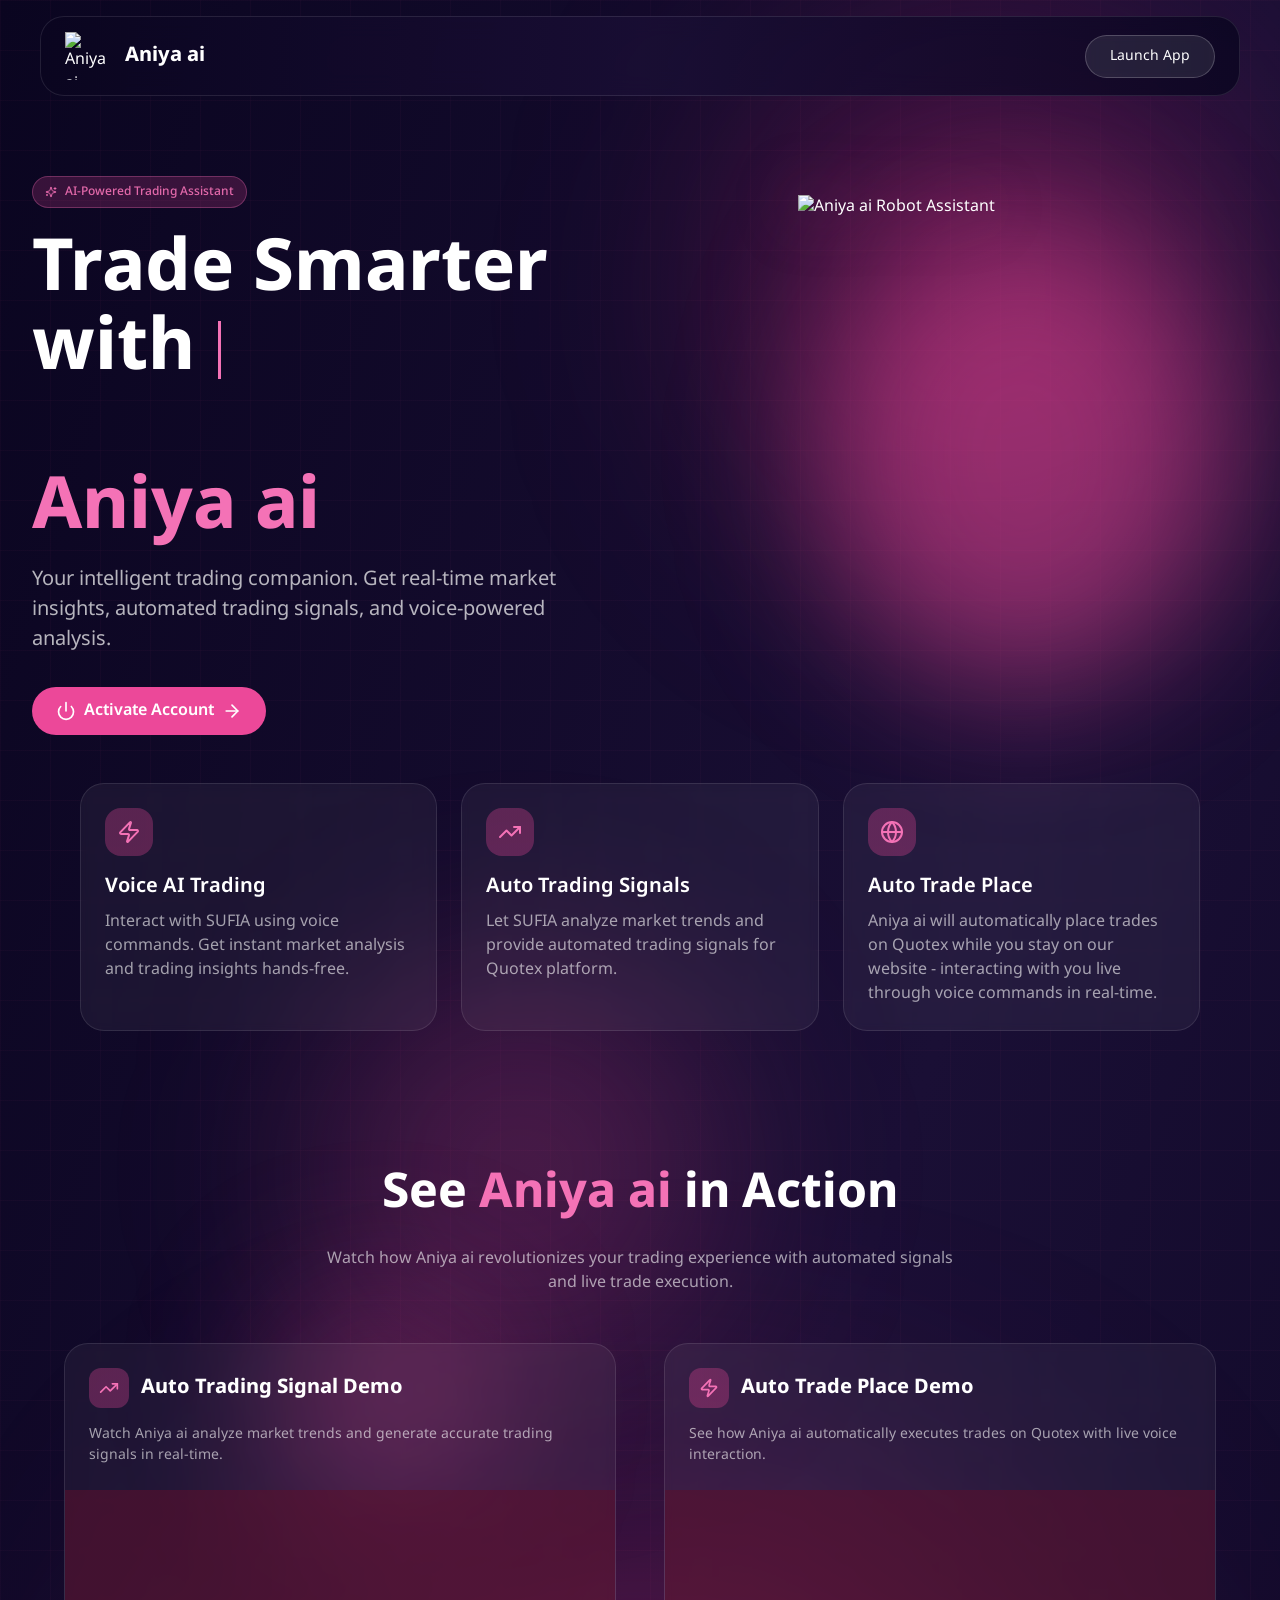
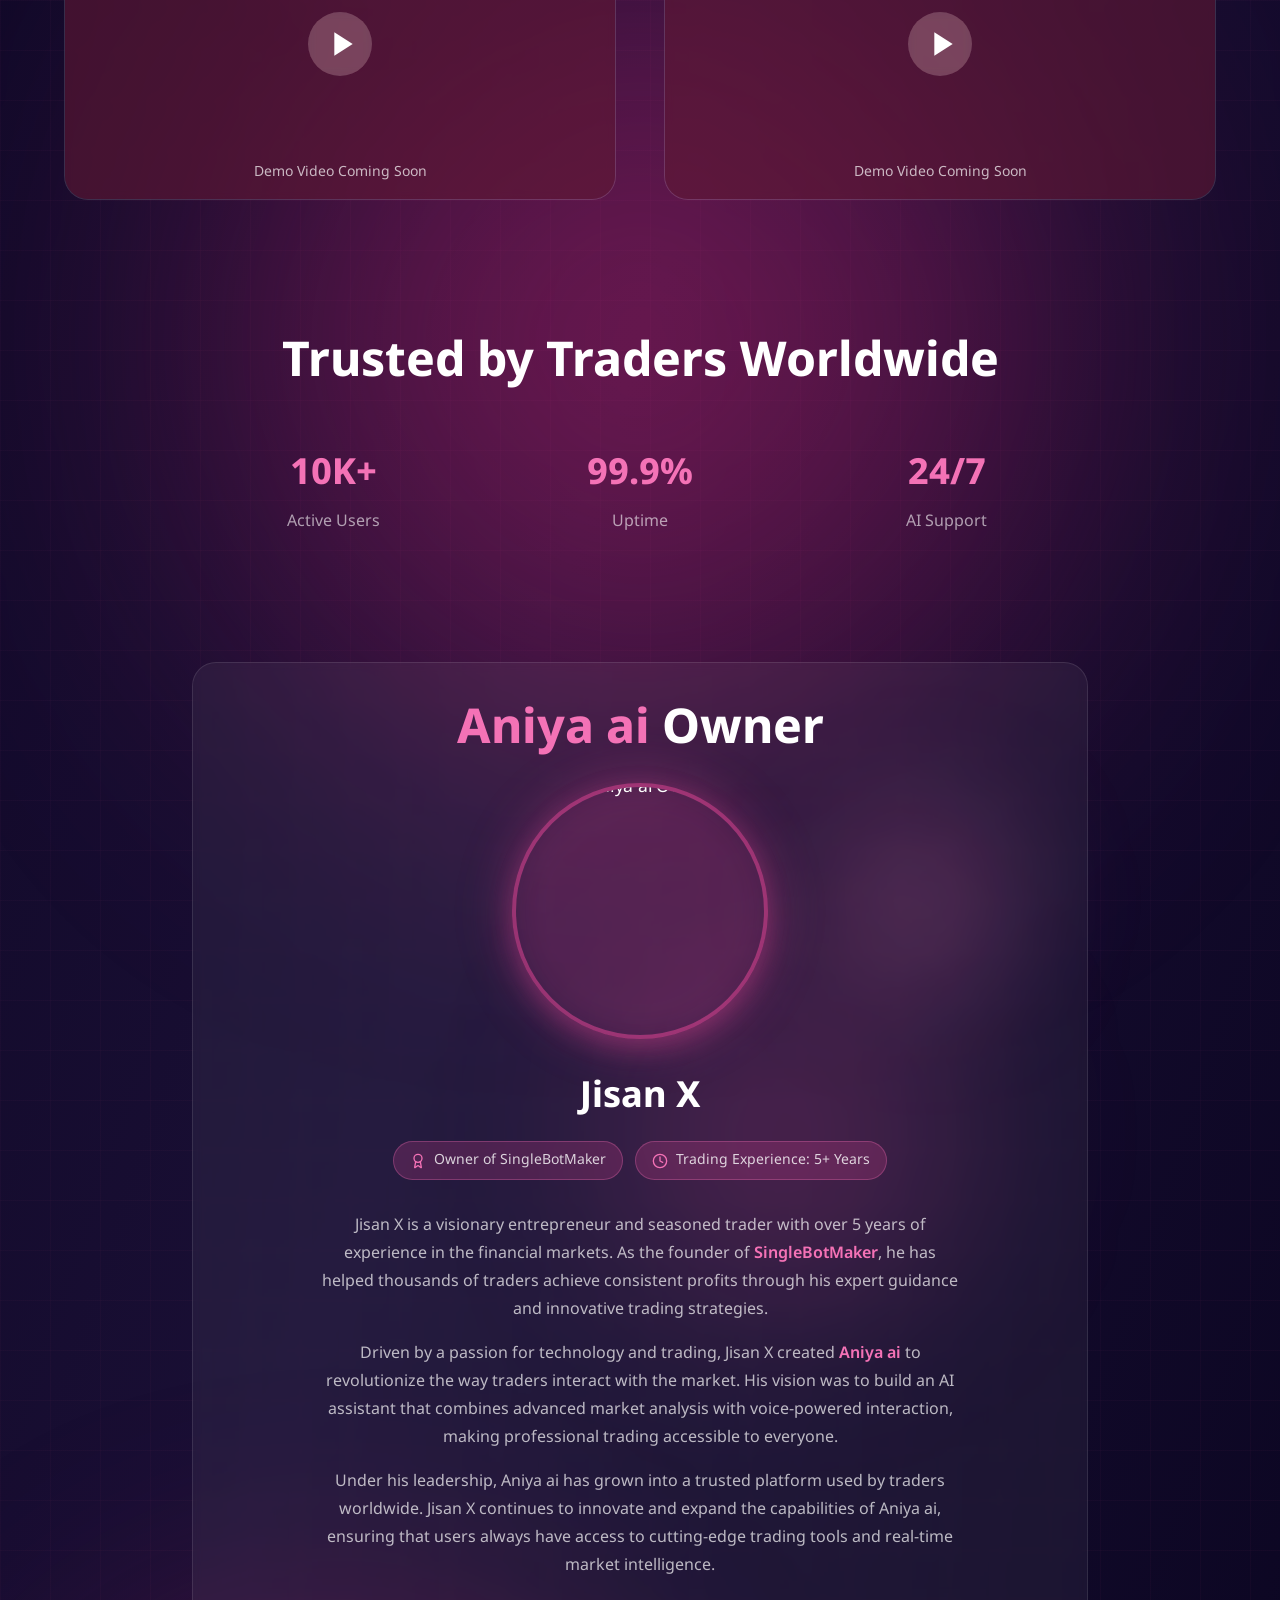
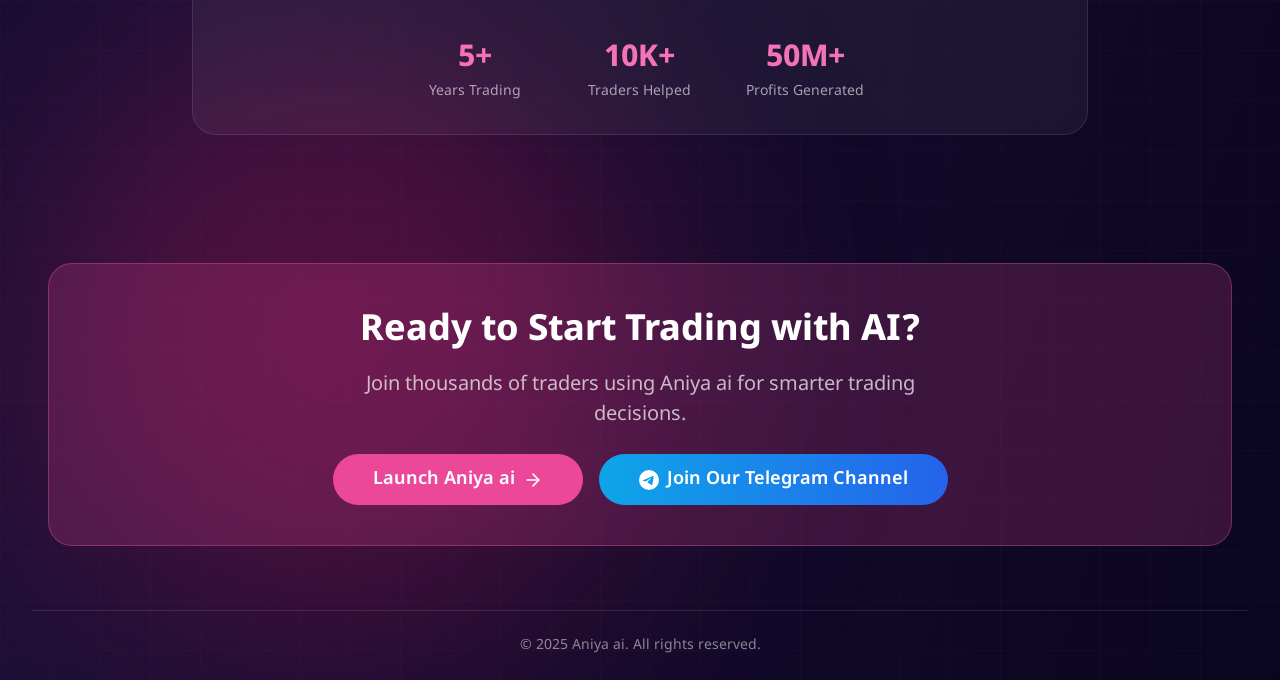
==== index.html @ 664505b9 "Add files via upload" ====
<!DOCTYPE html>
<html lang="en">
<head>
  <meta charset="utf-8"/>
  <meta name="viewport" content="width=device-width, initial-scale=1"/>
  <meta name="theme-color" content="#0a1628"/>
  <title>Aniya AI</title>
  <link rel="icon" type="image/webp" href="images/Anya_Forger_Anime.webp"/>
  <link rel="manifest" href="manifest.json"/>
  <meta name="description" content="Sci-fi AI web app that searches the live web and responds using text and voice"/>
  <link rel="preconnect" href="https://fonts.googleapis.com"/>
  <link rel="preconnect" href="https://fonts.gstatic.com" crossorigin=""/>
  <link href="https://fonts.googleapis.com/css2?family=Noto+Sans+Bengali:wght@400;500;600;700&display=swap" rel="stylesheet"/>
  <link rel="stylesheet" href="style.css"/>
</head>
<body>

  <!-- Loading Screen -->
  <main id="loading-screen" class="loading-screen">
    <div class="loading-content">
      <svg class="spinner" xmlns="http://www.w3.org/2000/svg" width="48" height="48" viewBox="0 0 24 24" fill="none" stroke="currentColor" stroke-width="2" stroke-linecap="round" stroke-linejoin="round">
        <path d="M21 12a9 9 0 1 1-6.219-8.56"></path>
      </svg>
      <p class="loading-text">Loading...</p>
    </div>
  </main>

  <!-- Main Page -->
  <main id="main-page" class="main-page" style="display:none;">

    <!-- Background Effects -->
    <div class="bg-effects">
      <div class="bg-blob blob-1"></div>
      <div class="bg-blob blob-2"></div>
      <div class="bg-blob blob-3"></div>
      <div class="bg-blob blob-4"></div>
      <div class="bg-blob blob-5"></div>
      <div class="bg-blob blob-bounce-1"></div>
      <div class="bg-blob blob-bounce-2"></div>
      <div class="grid-overlay"></div>
    </div>

    <!-- Navigation -->
    <nav class="navbar">
      <div class="container nav-container">
        <div class="nav-inner">
          <a href="/" class="nav-logo">
            <img src="images/Anya_Forger_Anime.webp" alt="Aniya ai Logo" class="logo-img"/>
            <span class="logo-text">Aniya ai</span>
          </a>
          <a href="./activation-sufia-ai.html" class="launch-btn" id="install-btn">Launch App</a>
        </div>
      </div>
    </nav>

    <!-- Hero Section -->
    <div class="content-wrapper">
      <section class="hero-section">
        <div class="hero-left">
          <div class="hero-badge animate-fade-in-top">
            <svg class="badge-icon spin-slow" xmlns="http://www.w3.org/2000/svg" width="16" height="16" viewBox="0 0 24 24" fill="none" stroke="currentColor" stroke-width="2" stroke-linecap="round" stroke-linejoin="round">
              <path d="M9.937 15.5A2 2 0 0 0 8.5 14.063l-6.135-1.582a.5.5 0 0 1 0-.962L8.5 9.936A2 2 0 0 0 9.937 8.5l1.582-6.135a.5.5 0 0 1 .963 0L14.063 8.5A2 2 0 0 0 15.5 9.937l6.135 1.581a.5.5 0 0 1 0 .964L15.5 14.063a2 2 0 0 0-1.437 1.437l-1.582 6.135a.5.5 0 0 1-.963 0z"/>
              <path d="M20 3v4"/><path d="M22 5h-4"/>
              <path d="M4 17v2"/><path d="M5 18H3"/>
            </svg>
            <span>AI-Powered Trading Assistant</span>
          </div>

          <h1 class="hero-title animate-fade-in-bottom">
            <span class="typing-wrapper">
              <span id="typing-text"></span>
              <span class="cursor-blink"></span>
            </span>
            <br/>
            <span class="gradient-text font-gothic">Aniya ai</span>
          </h1>

          <p class="hero-description animate-fade-in-bottom delay-300">
            Your intelligent trading companion. Get real-time market insights, automated trading signals, and voice-powered analysis.
          </p>

          <div class="hero-cta animate-fade-in-bottom delay-500">
            <a href="./activation-sufia-ai.html" class="btn-primary">
              <svg xmlns="http://www.w3.org/2000/svg" width="20" height="20" viewBox="0 0 24 24" fill="none" stroke="currentColor" stroke-width="2" stroke-linecap="round" stroke-linejoin="round">
                <path d="M12 2v10"/><path d="M18.4 6.6a9 9 0 1 1-12.77.04"/>
              </svg>
              Activate Account
              <svg class="arrow-icon" xmlns="http://www.w3.org/2000/svg" width="20" height="20" viewBox="0 0 24 24" fill="none" stroke="currentColor" stroke-width="2" stroke-linecap="round" stroke-linejoin="round">
                <path d="M5 12h14"/><path d="m12 5 7 7-7 7"/>
              </svg>
            </a>
          </div>
        </div>

        <div class="hero-right animate-fade-in-right delay-500">
          <div class="hero-image-wrapper">
            <div class="hero-image-glow"></div>
            <img src="images/aniya-main.png" alt="Aniya ai Robot Assistant" class="hero-image"/>
          </div>
        </div>
      </section>

      <!-- Features Cards -->
      <section class="features-grid">
        <div class="feature-card animate-fade-in-bottom delay-700">
          <div class="feature-icon-box">
            <svg class="feature-icon pulse" xmlns="http://www.w3.org/2000/svg" width="24" height="24" viewBox="0 0 24 24" fill="none" stroke="currentColor" stroke-width="2" stroke-linecap="round" stroke-linejoin="round">
              <path d="M4 14a1 1 0 0 1-.78-1.63l9.9-10.2a.5.5 0 0 1 .86.46l-1.92 6.02A1 1 0 0 0 13 10h7a1 1 0 0 1 .78 1.63l-9.9 10.2a.5.5 0 0 1-.86-.46l1.92-6.02A1 1 0 0 0 11 14z"/>
            </svg>
          </div>
          <h3 class="feature-title">Voice AI Trading</h3>
          <p class="feature-desc">Interact with SUFIA using voice commands. Get instant market analysis and trading insights hands-free.</p>
        </div>

        <div class="feature-card animate-fade-in-bottom delay-800">
          <div class="feature-icon-box">
            <svg class="feature-icon bounce-slow" xmlns="http://www.w3.org/2000/svg" width="24" height="24" viewBox="0 0 24 24" fill="none" stroke="currentColor" stroke-width="2" stroke-linecap="round" stroke-linejoin="round">
              <polyline points="22 7 13.5 15.5 8.5 10.5 2 17"/>
              <polyline points="16 7 22 7 22 13"/>
            </svg>
          </div>
          <h3 class="feature-title">Auto Trading Signals</h3>
          <p class="feature-desc">Let SUFIA analyze market trends and provide automated trading signals for Quotex platform.</p>
        </div>

        <div class="feature-card animate-fade-in-bottom delay-900">
          <div class="feature-icon-box">
            <svg class="feature-icon spin-medium" xmlns="http://www.w3.org/2000/svg" width="24" height="24" viewBox="0 0 24 24" fill="none" stroke="currentColor" stroke-width="2" stroke-linecap="round" stroke-linejoin="round">
              <circle cx="12" cy="12" r="10"/>
              <path d="M12 2a14.5 14.5 0 0 0 0 20 14.5 14.5 0 0 0 0-20"/>
              <path d="M2 12h20"/>
            </svg>
          </div>
          <h3 class="feature-title">Auto Trade Place</h3>
          <p class="feature-desc">Aniya ai will automatically place trades on Quotex while you stay on our website - interacting with you live through voice commands in real-time.</p>
        </div>
      </section>

      <!-- Demo Section -->
      <section class="demo-section">
        <div class="section-header">
          <h2 class="section-title">See <span class="gradient-text font-gothic">Aniya ai</span> in Action</h2>
          <p class="section-subtitle">Watch how Aniya ai revolutionizes your trading experience with automated signals and live trade execution.</p>
        </div>

        <div class="demo-grid">
          <div class="demo-card">
            <div class="demo-card-header">
              <div class="demo-icon-box">
                <svg class="demo-icon" xmlns="http://www.w3.org/2000/svg" width="20" height="20" viewBox="0 0 24 24" fill="none" stroke="currentColor" stroke-width="2" stroke-linecap="round" stroke-linejoin="round">
                  <polyline points="22 7 13.5 15.5 8.5 10.5 2 17"/>
                  <polyline points="16 7 22 7 22 13"/>
                </svg>
              </div>
              <h3 class="demo-title">Auto Trading Signal Demo</h3>
            </div>
            <p class="demo-desc">Watch Aniya ai analyze market trends and generate accurate trading signals in real-time.</p>
            <div class="demo-video-placeholder">
              <div class="demo-video-overlay"></div>
              <div class="play-button">
                <svg width="40" height="40" fill="currentColor" viewBox="0 0 24 24"><path d="M8 5v14l11-7z"/></svg>
              </div>
              <span class="demo-video-text">Demo Video Coming Soon</span>
            </div>
          </div>

          <div class="demo-card">
            <div class="demo-card-header">
              <div class="demo-icon-box">
                <svg class="demo-icon" xmlns="http://www.w3.org/2000/svg" width="20" height="20" viewBox="0 0 24 24" fill="none" stroke="currentColor" stroke-width="2" stroke-linecap="round" stroke-linejoin="round">
                  <path d="M4 14a1 1 0 0 1-.78-1.63l9.9-10.2a.5.5 0 0 1 .86.46l-1.92 6.02A1 1 0 0 0 13 10h7a1 1 0 0 1 .78 1.63l-9.9 10.2a.5.5 0 0 1-.86-.46l1.92-6.02A1 1 0 0 0 11 14z"/>
                </svg>
              </div>
              <h3 class="demo-title">Auto Trade Place Demo</h3>
            </div>
            <p class="demo-desc">See how Aniya ai automatically executes trades on Quotex with live voice interaction.</p>
            <div class="demo-video-placeholder">
              <div class="demo-video-overlay"></div>
              <div class="play-button">
                <svg width="40" height="40" fill="currentColor" viewBox="0 0 24 24"><path d="M8 5v14l11-7z"/></svg>
              </div>
              <span class="demo-video-text">Demo Video Coming Soon</span>
            </div>
          </div>
        </div>
      </section>

      <!-- Stats Section -->
      <section class="stats-section">
        <h2 class="section-title">Trusted by Traders Worldwide</h2>
        <div class="stats-grid">
          <div class="stat-item">
            <div class="stat-number pulse">10K+</div>
            <div class="stat-label">Active Users</div>
          </div>
          <div class="stat-item">
            <div class="stat-number pulse delay-200">99.9%</div>
            <div class="stat-label">Uptime</div>
          </div>
          <div class="stat-item">
            <div class="stat-number pulse delay-400">24/7</div>
            <div class="stat-label">AI Support</div>
          </div>
        </div>
      </section>

      <!-- Owner Section -->
      <section class="owner-section">
        <div class="owner-card">
          <h2 class="section-title">
            <span class="gradient-text font-gothic">Aniya ai</span> Owner
          </h2>
          <div class="owner-content">
            <div class="owner-avatar-wrapper">
              <div class="owner-avatar">
                <img src="images/jisanx.jpg" alt="Jisan X - Aniya ai Owner"/>
              </div>
              <div class="owner-avatar-glow"></div>
            </div>
            <div class="owner-info">
              <h3 class="owner-name font-gothic">Jisan X</h3>
              <div class="owner-badges">
                <div class="owner-badge">
                  <svg xmlns="http://www.w3.org/2000/svg" width="16" height="16" viewBox="0 0 24 24" fill="none" stroke="currentColor" stroke-width="2" stroke-linecap="round" stroke-linejoin="round">
                    <path d="m15.477 12.89 1.515 8.526a.5.5 0 0 1-.81.47l-3.58-2.687a1 1 0 0 0-1.197 0l-3.586 2.686a.5.5 0 0 1-.81-.469l1.514-8.526"/>
                    <circle cx="12" cy="8" r="6"/>
                  </svg>
                  <span>Owner of SingleBotMaker</span>
                </div>
                <div class="owner-badge">
                  <svg xmlns="http://www.w3.org/2000/svg" width="16" height="16" viewBox="0 0 24 24" fill="none" stroke="currentColor" stroke-width="2" stroke-linecap="round" stroke-linejoin="round">
                    <circle cx="12" cy="12" r="10"/>
                    <polyline points="12 6 12 12 16 14"/>
                  </svg>
                  <span>Trading Experience: 5+ Years</span>
                </div>
              </div>
            </div>
            <div class="owner-bio">
              <p>Jisan X is a visionary entrepreneur and seasoned trader with over 5 years of experience in the financial markets. As the founder of <span class="highlight">SingleBotMaker</span>, he has helped thousands of traders achieve consistent profits through his expert guidance and innovative trading strategies.</p>
              <p>Driven by a passion for technology and trading, Jisan X created <span class="highlight font-gothic">Aniya ai</span> to revolutionize the way traders interact with the market. His vision was to build an AI assistant that combines advanced market analysis with voice-powered interaction, making professional trading accessible to everyone.</p>
              <p>Under his leadership, Aniya ai has grown into a trusted platform used by traders worldwide. Jisan X continues to innovate and expand the capabilities of Aniya ai, ensuring that users always have access to cutting-edge trading tools and real-time market intelligence.</p>
            </div>
            <div class="owner-stats">
              <div class="owner-stat">
                <div class="owner-stat-number">5+</div>
                <div class="owner-stat-label">Years Trading</div>
              </div>
              <div class="owner-stat">
                <div class="owner-stat-number">10K+</div>
                <div class="owner-stat-label">Traders Helped</div>
              </div>
              <div class="owner-stat">
                <div class="owner-stat-number">50M+</div>
                <div class="owner-stat-label">Profits Generated</div>
              </div>
            </div>
          </div>
        </div>
      </section>

      <!-- CTA Section -->
      <section class="cta-section">
        <h2 class="cta-title">Ready to Start Trading with AI?</h2>
        <p class="cta-desc">Join thousands of traders using Aniya ai for smarter trading decisions.</p>
        <div class="cta-buttons">
          <a href="./activation-sufia-ai.html" class="btn-primary btn-lg">
            Launch Aniya ai
            <svg class="arrow-icon" xmlns="http://www.w3.org/2000/svg" width="20" height="20" viewBox="0 0 24 24" fill="none" stroke="currentColor" stroke-width="2" stroke-linecap="round" stroke-linejoin="round">
              <path d="M5 12h14"/><path d="m12 5 7 7-7 7"/>
            </svg>
          </a>
          <a href="https://t.me/SingleBotMaker" target="_blank" rel="noopener noreferrer" class="btn-telegram btn-lg">
            <svg width="20" height="20" viewBox="0 0 24 24" fill="currentColor">
              <path d="M11.944 0A12 12 0 0 0 0 12a12 12 0 0 0 12 12 12 12 0 0 0 12-12A12 12 0 0 0 12 0a12 12 0 0 0-.056 0zm4.962 7.224c.1-.002.321.023.465.14a.506.506 0 0 1 .171.325c.016.093.036.306.02.472-.18 1.898-.962 6.502-1.36 8.627-.168.9-.499 1.201-.82 1.23-.696.065-1.225-.46-1.9-.902-1.056-.693-1.653-1.124-2.678-1.8-1.185-.78-.417-1.21.258-1.91.177-.184 3.247-2.977 3.307-3.23.007-.032.014-.15-.056-.212s-.174-.041-.249-.024c-.106.024-1.793 1.14-5.061 3.345-.48.33-.913.49-1.302.48-.428-.008-1.252-.241-1.865-.44-.752-.245-1.349-.374-1.297-.789.027-.216.325-.437.893-.663 3.498-1.524 5.83-2.529 6.998-3.014 3.332-1.386 4.025-1.627 4.476-1.635z"/>
            </svg>
            Join Our Telegram Channel
          </a>
        </div>
      </section>

      <!-- Footer -->
      <footer class="footer">
        <p>&copy; 2025 Aniya ai. All rights reserved.</p>
      </footer>
    </div>
  </main>

  <script src="script.js"></script>
</body>
</html>
---- style.css ----
/* ===== Font Faces ===== */
@font-face {
  font-family: 'Blaka';
  font-style: normal;
  font-weight: 400;
  font-display: swap;
  src: url(fonts/5b4406e8dfd69946-s.p.0ced5369.woff2) format('woff2');
}

@font-face {
  font-family: 'New Rocker';
  font-style: normal;
  font-weight: 400;
  font-display: swap;
  src: url(fonts/ac59d9a92ef69f4d-s.p.64291abb.woff2) format('woff2');
}

@font-face {
  font-family: 'Pirata One';
  font-style: normal;
  font-weight: 400;
  font-display: swap;
  src: url(fonts/0d13b97df6d5443d-s.p.a575c3d4.woff2) format('woff2');
}

/* ===== CSS Variables ===== */
:root {
  --font-gothic: 'Blaka', 'Noto Sans Bengali', 'Times New Roman', serif;
  --font-body: 'New Rocker', 'Noto Sans Bengali', 'Times New Roman', serif;
  --font-pirata: 'Pirata One', 'Noto Sans Bengali', 'Times New Roman', serif;
  --purple-400: #f472b6;
  --purple-500: #ec4899;
  --purple-600: #db2777;
  --fuchsia-400: #f472b6;
  --fuchsia-500: #ec4899;
  --fuchsia-600: #db2777;
}

/* ===== Base Reset ===== */
*, *::before, *::after {
  box-sizing: border-box;
  margin: 0;
  padding: 0;
  border: 0 solid;
}

html {
  -webkit-text-size-adjust: 100%;
  line-height: 1.5;
  -webkit-tap-highlight-color: transparent;
}

body {
  font-family: var(--font-body);
  -webkit-font-smoothing: antialiased;
  -moz-osx-font-smoothing: grayscale;
  min-height: 100vh;
  color: #fff;
  background: #0a0520;
}

a {
  color: inherit;
  text-decoration: none;
}

img, svg, video {
  display: block;
  max-width: 100%;
  height: auto;
}

button {
  font: inherit;
  cursor: pointer;
  background: none;
  border: none;
}

.font-gothic {
  font-family: var(--font-gothic);
}

/* ===== Animations ===== */
@keyframes spin {
  to { transform: rotate(360deg); }
}

@keyframes pulse {
  0%, 100% { opacity: 1; }
  50% { opacity: 0.5; }
}

@keyframes bounce {
  0%, 100% { transform: translateY(0); }
  50% { transform: translateY(-25%); }
}

@keyframes float {
  0%, 100% { transform: translateY(0); }
  50% { transform: translateY(-20px); }
}

@keyframes blink {
  0%, 100% { opacity: 1; }
  50% { opacity: 0; }
}

@keyframes fadeInFromTop {
  from { opacity: 0; transform: translateY(-20px); }
  to { opacity: 1; transform: translateY(0); }
}

@keyframes fadeInFromBottom {
  from { opacity: 0; transform: translateY(20px); }
  to { opacity: 1; transform: translateY(0); }
}

@keyframes fadeInFromRight {
  from { opacity: 0; transform: translateX(40px); }
  to { opacity: 1; transform: translateX(0); }
}

.animate-fade-in-top {
  animation: fadeInFromTop 0.7s ease forwards;
}

.animate-fade-in-bottom {
  animation: fadeInFromBottom 0.7s ease forwards;
}

.animate-fade-in-right {
  animation: fadeInFromRight 0.7s ease forwards;
}

.delay-200 { animation-delay: 0.2s; }
.delay-300 { animation-delay: 0.3s; }
.delay-400 { animation-delay: 0.4s; }
.delay-500 { animation-delay: 0.5s; }
.delay-700 { animation-delay: 0.7s; }
.delay-800 { animation-delay: 0.8s; }
.delay-900 { animation-delay: 0.9s; }

.spin-slow { animation: spin 3s linear infinite; }
.spin-medium { animation: spin 4s linear infinite; }
.pulse { animation: pulse 2s cubic-bezier(0.4, 0, 0.6, 1) infinite; }
.bounce-slow { animation: bounce 2s infinite; }

.spinner {
  width: 48px;
  height: 48px;
  color: var(--purple-500);
  animation: spin 1s linear infinite;
}

/* ===== Gradient Text ===== */
.gradient-text {
  background: linear-gradient(to right, var(--purple-400), var(--fuchsia-400), var(--purple-400));
  -webkit-background-clip: text;
  background-clip: text;
  -webkit-text-fill-color: transparent;
}

.highlight {
  color: var(--purple-400);
  font-weight: 600;
}

/* ===== Container ===== */
.container {
  width: 100%;
  max-width: 1280px;
  margin: 0 auto;
  padding: 0 1rem;
}

/* ===== Loading Screen ===== */
.loading-screen {
  min-height: 100vh;
  background: linear-gradient(to bottom right, #0a0520, #1a0f35, #0a0520);
  display: flex;
  align-items: center;
  justify-content: center;
}

.loading-content {
  display: flex;
  flex-direction: column;
  align-items: center;
  gap: 1rem;
}

.loading-text {
  color: rgba(255, 255, 255, 0.7);
  font-size: 1.125rem;
}

/* ===== Main Page ===== */
.main-page {
  min-height: 100vh;
  background: linear-gradient(to bottom right, #0a0520, #1a0f35, #0a0520);
  position: relative;
  overflow: hidden;
}

/* ===== Background Effects ===== */
.bg-effects {
  position: absolute;
  inset: 0;
  overflow: hidden;
  pointer-events: none;
}

.bg-blob {
  position: absolute;
  border-radius: 50%;
  filter: blur(130px);
  animation: pulse 4s cubic-bezier(0.4, 0, 0.6, 1) infinite;
}

.blob-1 {
  top: 50%; left: 50%;
  transform: translate(-50%, -50%);
  width: 800px; height: 800px;
  background: rgba(219, 39, 119, 0.4);
  filter: blur(150px);
}

.blob-2 {
  top: 40px; right: 40px;
  width: 500px; height: 500px;
  background: rgba(219, 39, 119, 0.3);
  filter: blur(120px);
  animation-delay: 1s;
  animation-duration: 4s;
}

.blob-3 {
  bottom: 40px; left: 40px;
  width: 600px; height: 600px;
  background: rgba(190, 24, 93, 0.35);
  filter: blur(130px);
  animation-delay: 2s;
  animation-duration: 5s;
}

.blob-4 {
  top: 25%; left: 25%;
  width: 400px; height: 400px;
  background: rgba(236, 72, 153, 0.25);
  filter: blur(100px);
  animation-duration: 6s;
}

.blob-5 {
  bottom: 25%; right: 25%;
  width: 350px; height: 350px;
  background: rgba(236, 72, 153, 0.2);
  filter: blur(90px);
  animation-duration: 5s;
  animation-delay: 1.5s;
}

.blob-bounce-1 {
  position: absolute;
  top: 33%; left: 20%;
  width: 250px; height: 250px;
  background: rgba(236, 72, 153, 0.25);
  border-radius: 50%;
  filter: blur(70px);
  animation: bounce 3s infinite;
}

.blob-bounce-2 {
  position: absolute;
  bottom: 33%; right: 20%;
  width: 200px; height: 200px;
  background: rgba(244, 114, 182, 0.2);
  border-radius: 50%;
  filter: blur(60px);
  animation: bounce 4s infinite;
  animation-delay: 1s;
}

.grid-overlay {
  position: absolute;
  inset: 0;
  background-image: 
    linear-gradient(rgba(236, 72, 153, 0.03) 1px, transparent 1px),
    linear-gradient(90deg, rgba(236, 72, 153, 0.03) 1px, transparent 1px);
  background-size: 50px 50px;
}

/* ===== Navbar ===== */
.navbar {
  position: relative;
  z-index: 20;
  padding: 1rem 1rem 0;
}

.nav-inner {
  display: flex;
  align-items: center;
  justify-content: space-between;
  height: 5rem;
  padding: 0 1rem;
  border-radius: 1.5rem;
  background: linear-gradient(to right,
    rgba(10, 5, 32, 0.8),
    rgba(26, 15, 53, 0.8),
    rgba(10, 5, 32, 0.8));
  backdrop-filter: blur(12px);
  border: 1px solid rgba(255, 255, 255, 0.1);
}

.nav-logo {
  display: flex;
  align-items: center;
  gap: 0.75rem;
  transition: transform 0.3s;
}

.nav-logo:hover .logo-img {
  transform: scale(1.1);
}

.logo-img {
  width: 2.5rem;
  height: 2.5rem;
  object-fit: contain;
  transition: transform 0.3s;
}

.logo-text {
  font-family: var(--font-gothic);
  font-size: 1.25rem;
  font-weight: 700;
  color: #fff;
  display: none;
}

.launch-btn {
  padding: 0.5rem 1rem;
  font-size: 0.75rem;
  border-radius: 9999px;
  background: rgba(255, 255, 255, 0.1);
  backdrop-filter: blur(4px);
  border: 1px solid rgba(255, 255, 255, 0.2);
  color: #fff;
  transition: all 0.3s;
}

.launch-btn:hover {
  background: linear-gradient(to right, var(--purple-500), var(--fuchsia-500));
  border-color: transparent;
  transform: scale(1.05);
}

.launch-btn.installed {
  background: #22c55e;
  border-color: #22c55e;
  color: #fff;
  pointer-events: none;
}

/* ===== Content Wrapper ===== */
.content-wrapper {
  position: relative;
  z-index: 10;
  max-width: 1280px;
  margin: 0 auto;
  padding: 3rem 1rem 0;
}

/* ===== Hero Section ===== */
.hero-section {
  display: flex;
  flex-direction: column;
  align-items: center;
  gap: 2rem;
  max-width: 1280px;
  margin: 0 auto 3rem;
}

.hero-left {
  flex: 1;
  text-align: center;
}

.hero-badge {
  display: inline-flex;
  align-items: center;
  gap: 0.5rem;
  padding: 0.375rem 0.75rem;
  border-radius: 9999px;
  background: rgba(236, 72, 153, 0.2);
  border: 1px solid rgba(244, 114, 182, 0.3);
  color: rgba(244, 114, 182, 0.9);
  margin-bottom: 1.5rem;
  font-size: 0.75rem;
  font-weight: 500;
}

.badge-icon {
  width: 0.75rem;
  height: 0.75rem;
}

.hero-title {
  font-size: 2.25rem;
  font-weight: 700;
  color: #fff;
  margin-bottom: 1rem;
  line-height: 1.1;
}

.typing-wrapper {
  display: block;
  min-height: 1.2em;
}

.cursor-blink {
  display: inline-block;
  width: 3px;
  height: 0.8em;
  background: var(--purple-400);
  margin-left: 4px;
  vertical-align: middle;
  animation: blink 1.25s ease-out infinite;
}

.hero-description {
  font-size: 1rem;
  color: rgba(255, 255, 255, 0.7);
  margin-bottom: 2rem;
  max-width: 640px;
  margin-left: auto;
  margin-right: auto;
}

.hero-cta {
  display: flex;
  flex-direction: column;
  gap: 0.75rem;
  justify-content: center;
}

.btn-primary {
  display: inline-flex;
  align-items: center;
  justify-content: center;
  gap: 0.5rem;
  padding: 0.75rem 1.5rem;
  border-radius: 9999px;
  background: linear-gradient(to right, var(--purple-500), var(--fuchsia-500));
  color: #fff;
  font-weight: 600;
  transition: all 0.3s;
  text-decoration: none;
}

.btn-primary:hover {
  box-shadow: 0 8px 25px rgba(236, 72, 153, 0.5);
  transform: scale(1.05);
}

.btn-primary:hover .arrow-icon {
  transform: translateX(4px);
}

.btn-telegram {
  display: inline-flex;
  align-items: center;
  justify-content: center;
  gap: 0.5rem;
  padding: 0.75rem 1.5rem;
  border-radius: 9999px;
  background: linear-gradient(to right, #0ea5e9, #2563eb);
  color: #fff;
  font-weight: 600;
  transition: all 0.3s;
  text-decoration: none;
}

.btn-telegram:hover {
  box-shadow: 0 8px 25px rgba(14, 165, 233, 0.5);
  transform: scale(1.1);
}

.btn-lg {
  padding: 0.75rem 2.5rem;
  font-size: 1.125rem;
}

.arrow-icon {
  transition: transform 0.3s;
}

.hero-right {
  flex: 1;
  display: flex;
  justify-content: center;
}

.hero-image-wrapper {
  position: relative;
}

.hero-image-glow {
  position: absolute;
  inset: 0;
  background: linear-gradient(to bottom right, rgba(236, 72, 153, 0.5), rgba(236, 72, 153, 0.5));
  filter: blur(80px);
  border-radius: 50%;
  transform: scale(0.9);
}

.hero-image {
  position: relative;
  width: 280px;
  height: 320px;
  object-fit: contain;
  animation: float 3s ease-in-out infinite;
  filter: drop-shadow(0 0 30px rgba(236, 72, 153, 0.5));
}

/* ===== Feature Cards ===== */
.features-grid {
  display: grid;
  grid-template-columns: 1fr;
  gap: 1rem;
  max-width: 1152px;
  margin: 3rem auto 0;
  padding: 0 1rem;
}

.feature-card {
  padding: 1.25rem 1.5rem;
  border-radius: 1.5rem;
  background: rgba(255, 255, 255, 0.05);
  backdrop-filter: blur(4px);
  border: 1px solid rgba(255, 255, 255, 0.1);
  transition: all 0.3s;
}

.feature-card:hover {
  background: rgba(255, 255, 255, 0.1);
  transform: scale(1.05) translateY(-8px);
}

.feature-icon-box {
  width: 3rem;
  height: 3rem;
  border-radius: 1rem;
  background: linear-gradient(to bottom right, rgba(236, 72, 153, 0.3), rgba(236, 72, 153, 0.3));
  display: flex;
  align-items: center;
  justify-content: center;
  margin-bottom: 1rem;
}

.feature-icon {
  width: 1.5rem;
  height: 1.5rem;
  color: var(--purple-400);
}

.feature-title {
  font-size: 1.125rem;
  font-weight: 600;
  color: #fff;
  margin-bottom: 0.5rem;
}

.feature-desc {
  font-size: 0.875rem;
  color: rgba(255, 255, 255, 0.6);
}

/* ===== Demo Section ===== */
.demo-section {
  margin-top: 5rem;
  padding: 0 1rem;
}

.section-header {
  text-align: center;
  margin-bottom: 3rem;
}

.section-title {
  font-size: 1.5rem;
  font-weight: 700;
  color: #fff;
  margin-bottom: 1rem;
  text-align: center;
}

.section-subtitle {
  font-size: 1rem;
  color: rgba(255, 255, 255, 0.6);
  max-width: 640px;
  margin: 0 auto;
}

.demo-grid {
  display: grid;
  grid-template-columns: 1fr;
  gap: 2rem;
  max-width: 1152px;
  margin: 0 auto;
}

.demo-card {
  border-radius: 1.5rem;
  background: rgba(255, 255, 255, 0.05);
  backdrop-filter: blur(4px);
  border: 1px solid rgba(255, 255, 255, 0.1);
  overflow: hidden;
  transition: border-color 0.3s;
}

.demo-card:hover {
  border-color: rgba(244, 114, 182, 0.5);
}

.demo-card-header {
  display: flex;
  align-items: center;
  gap: 0.75rem;
  padding: 1.5rem 1.5rem 1rem;
}

.demo-icon-box {
  width: 2.5rem;
  height: 2.5rem;
  border-radius: 0.75rem;
  background: linear-gradient(to bottom right, rgba(236, 72, 153, 0.3), rgba(236, 72, 153, 0.3));
  display: flex;
  align-items: center;
  justify-content: center;
}

.demo-icon {
  color: var(--purple-400);
}

.demo-title {
  font-size: 1.25rem;
  font-weight: 700;
  color: #fff;
}

.demo-desc {
  font-size: 0.875rem;
  color: rgba(255, 255, 255, 0.6);
  padding: 0 1.5rem 1.5rem;
}

.demo-video-placeholder {
  aspect-ratio: 16/9;
  background: linear-gradient(to bottom right, rgba(131, 24, 67, 0.5), rgba(131, 24, 67, 0.5));
  display: flex;
  flex-direction: column;
  align-items: center;
  justify-content: center;
  position: relative;
  cursor: pointer;
}

.demo-video-overlay {
  position: absolute;
  inset: 0;
  background: rgba(0, 0, 0, 0.2);
  transition: background 0.3s;
}

.demo-video-placeholder:hover .demo-video-overlay {
  background: rgba(0, 0, 0, 0.1);
}

.play-button {
  width: 4rem;
  height: 4rem;
  border-radius: 50%;
  background: rgba(255, 255, 255, 0.2);
  backdrop-filter: blur(4px);
  display: flex;
  align-items: center;
  justify-content: center;
  color: #fff;
  transition: transform 0.3s;
  position: relative;
  z-index: 1;
}

.demo-video-placeholder:hover .play-button {
  transform: scale(1.1);
}

.play-button svg {
  margin-left: 2px;
}

.demo-video-text {
  position: absolute;
  bottom: 1rem;
  left: 1rem;
  right: 1rem;
  text-align: center;
  color: rgba(255, 255, 255, 0.7);
  font-size: 0.875rem;
  z-index: 1;
}

/* ===== Stats Section ===== */
.stats-section {
  margin-top: 5rem;
  text-align: center;
  padding: 0 1rem;
}

.stats-grid {
  display: grid;
  grid-template-columns: repeat(3, 1fr);
  gap: 1.5rem;
  max-width: 896px;
  margin: 3rem auto 0;
}

.stat-item {
  transition: transform 0.3s;
}

.stat-item:hover {
  transform: scale(1.1);
}

.stat-number {
  font-size: 1.875rem;
  font-weight: 700;
  color: var(--purple-400);
  margin-bottom: 0.5rem;
}

.stat-label {
  font-size: 0.875rem;
  color: rgba(255, 255, 255, 0.6);
}

/* ===== Owner Section ===== */
.owner-section {
  margin-top: 5rem;
  padding: 0 1rem;
}

.owner-card {
  max-width: 896px;
  margin: 0 auto;
  border-radius: 1.5rem;
  background: rgba(255, 255, 255, 0.05);
  backdrop-filter: blur(4px);
  border: 1px solid rgba(255, 255, 255, 0.1);
  padding: 2rem;
  transition: border-color 0.3s;
}

.owner-card:hover {
  border-color: rgba(244, 114, 182, 0.3);
}

.owner-content {
  display: flex;
  flex-direction: column;
  align-items: center;
}

.owner-avatar-wrapper {
  position: relative;
  margin-bottom: 2rem;
}

.owner-avatar {
  width: 11rem;
  height: 11rem;
  border-radius: 50%;
  overflow: hidden;
  border: 4px solid rgba(236, 72, 153, 0.5);
  box-shadow: 0 8px 25px rgba(236, 72, 153, 0.3);
}

.owner-avatar img {
  width: 100%;
  height: 100%;
  object-fit: cover;
  object-position: center;
  transform: scale(1.1);
}

.owner-avatar-glow {
  position: absolute;
  inset: 0;
  border-radius: 50%;
  background: rgba(236, 72, 153, 0.2);
  filter: blur(20px);
  z-index: -1;
  transform: scale(1.1);
}

.owner-info {
  text-align: center;
  margin-bottom: 2rem;
}

.owner-name {
  font-size: 1.5rem;
  font-weight: 700;
  color: #fff;
  margin-bottom: 0.5rem;
}

.owner-badges {
  display: flex;
  flex-wrap: wrap;
  justify-content: center;
  gap: 0.75rem;
  margin-top: 1rem;
}

.owner-badge {
  display: flex;
  align-items: center;
  gap: 0.5rem;
  padding: 0.5rem 1rem;
  border-radius: 9999px;
  background: rgba(236, 72, 153, 0.2);
  border: 1px solid rgba(244, 114, 182, 0.3);
  font-size: 0.875rem;
  color: rgba(255, 255, 255, 0.8);
}

.owner-badge svg {
  color: var(--purple-400);
}

.owner-bio {
  max-width: 640px;
  text-align: center;
}

.owner-bio p {
  font-size: 1rem;
  color: rgba(255, 255, 255, 0.7);
  line-height: 1.75;
  margin-bottom: 1rem;
}

.owner-stats {
  display: grid;
  grid-template-columns: repeat(3, 1fr);
  gap: 1rem;
  margin-top: 2.5rem;
  width: 100%;
  max-width: 480px;
}

.owner-stat {
  text-align: center;
}

.owner-stat-number {
  font-size: 1.5rem;
  font-weight: 700;
  color: var(--purple-400);
}

.owner-stat-label {
  font-size: 0.75rem;
  color: rgba(255, 255, 255, 0.6);
}

/* ===== CTA Section ===== */
.cta-section {
  margin-top: 5rem;
  padding: 2rem;
  margin-left: 1rem;
  margin-right: 1rem;
  border-radius: 1.5rem;
  background: linear-gradient(to bottom right, rgba(236, 72, 153, 0.2), rgba(236, 72, 153, 0.2));
  border: 1px solid rgba(244, 114, 182, 0.3);
  text-align: center;
  transition: transform 0.3s;
}

.cta-section:hover {
  transform: scale(1.05);
}

.cta-title {
  font-size: 1.5rem;
  font-weight: 700;
  color: #fff;
  margin-bottom: 0.75rem;
}

.cta-desc {
  font-size: 1rem;
  color: rgba(255, 255, 255, 0.7);
  margin-bottom: 1.5rem;
  max-width: 640px;
  margin-left: auto;
  margin-right: auto;
}

.cta-buttons {
  display: flex;
  flex-direction: column;
  align-items: center;
  justify-content: center;
  gap: 1rem;
}

/* ===== Footer ===== */
.footer {
  margin-top: 4rem;
  padding: 1.5rem 1rem;
  border-top: 1px solid rgba(255, 255, 255, 0.1);
  text-align: center;
  color: rgba(255, 255, 255, 0.5);
  font-size: 0.75rem;
}

/* ===== Responsive ===== */
@media (min-width: 640px) {
  .logo-text { display: inline; }
  .logo-img { width: 3rem; height: 3rem; }
  .launch-btn { padding: 0.625rem 1.5rem; font-size: 0.875rem; }
  .nav-inner { height: 5rem; padding: 0 1.5rem; border-radius: 1.5rem; }
  .navbar { padding: 1rem 1.5rem 0; }
  .content-wrapper { padding: 4rem 1.5rem 0; }
  .hero-title { font-size: 3rem; }
  .hero-description { font-size: 1.125rem; }
  .hero-cta { flex-direction: row; }
  .hero-image { width: 350px; height: 400px; }
  .features-grid { grid-template-columns: repeat(2, 1fr); gap: 1.5rem; }
  .feature-card { padding: 1.5rem; }
  .feature-title { font-size: 1.25rem; }
  .feature-desc { font-size: 1rem; }
  .section-title { font-size: 1.875rem; }
  .demo-grid { gap: 3rem; }
  .stat-number { font-size: 2.25rem; }
  .stat-label { font-size: 1rem; }
  .owner-avatar { width: 13rem; height: 13rem; }
  .owner-name { font-size: 1.875rem; }
  .owner-stat-number { font-size: 1.875rem; }
  .owner-stat-label { font-size: 0.875rem; }
  .cta-title { font-size: 1.875rem; }
  .cta-section { padding: 2.5rem; }
  .cta-buttons { flex-direction: row; }
  .footer { font-size: 0.875rem; }
}

@media (min-width: 768px) {
  .hero-title { font-size: 3.75rem; }
  .hero-description { font-size: 1.25rem; }
  .features-grid { grid-template-columns: repeat(3, 1fr); }
  .section-title { font-size: 2.25rem; }
  .cta-title { font-size: 2.25rem; }
  .cta-desc { font-size: 1.25rem; }
}

@media (min-width: 1024px) {
  .hero-section { flex-direction: row; gap: 3rem; }
  .hero-left { text-align: left; }
  .hero-description { margin-left: 0; margin-right: 0; max-width: 576px; }
  .hero-cta { justify-content: flex-start; }
  .hero-right { justify-content: flex-end; }
  .hero-title { font-size: 4.5rem; }
  .hero-image { width: 450px; height: 520px; }
  .content-wrapper { padding: 5rem 2rem 0; }
  .demo-grid { grid-template-columns: repeat(2, 1fr); }
  .section-title { font-size: 3rem; }
  .owner-avatar { width: 16rem; height: 16rem; }
  .owner-name { font-size: 2.25rem; }
  .demo-section, .stats-section, .owner-section {
    margin-top: 8rem;
  }
  .cta-section { margin-top: 8rem; }
}
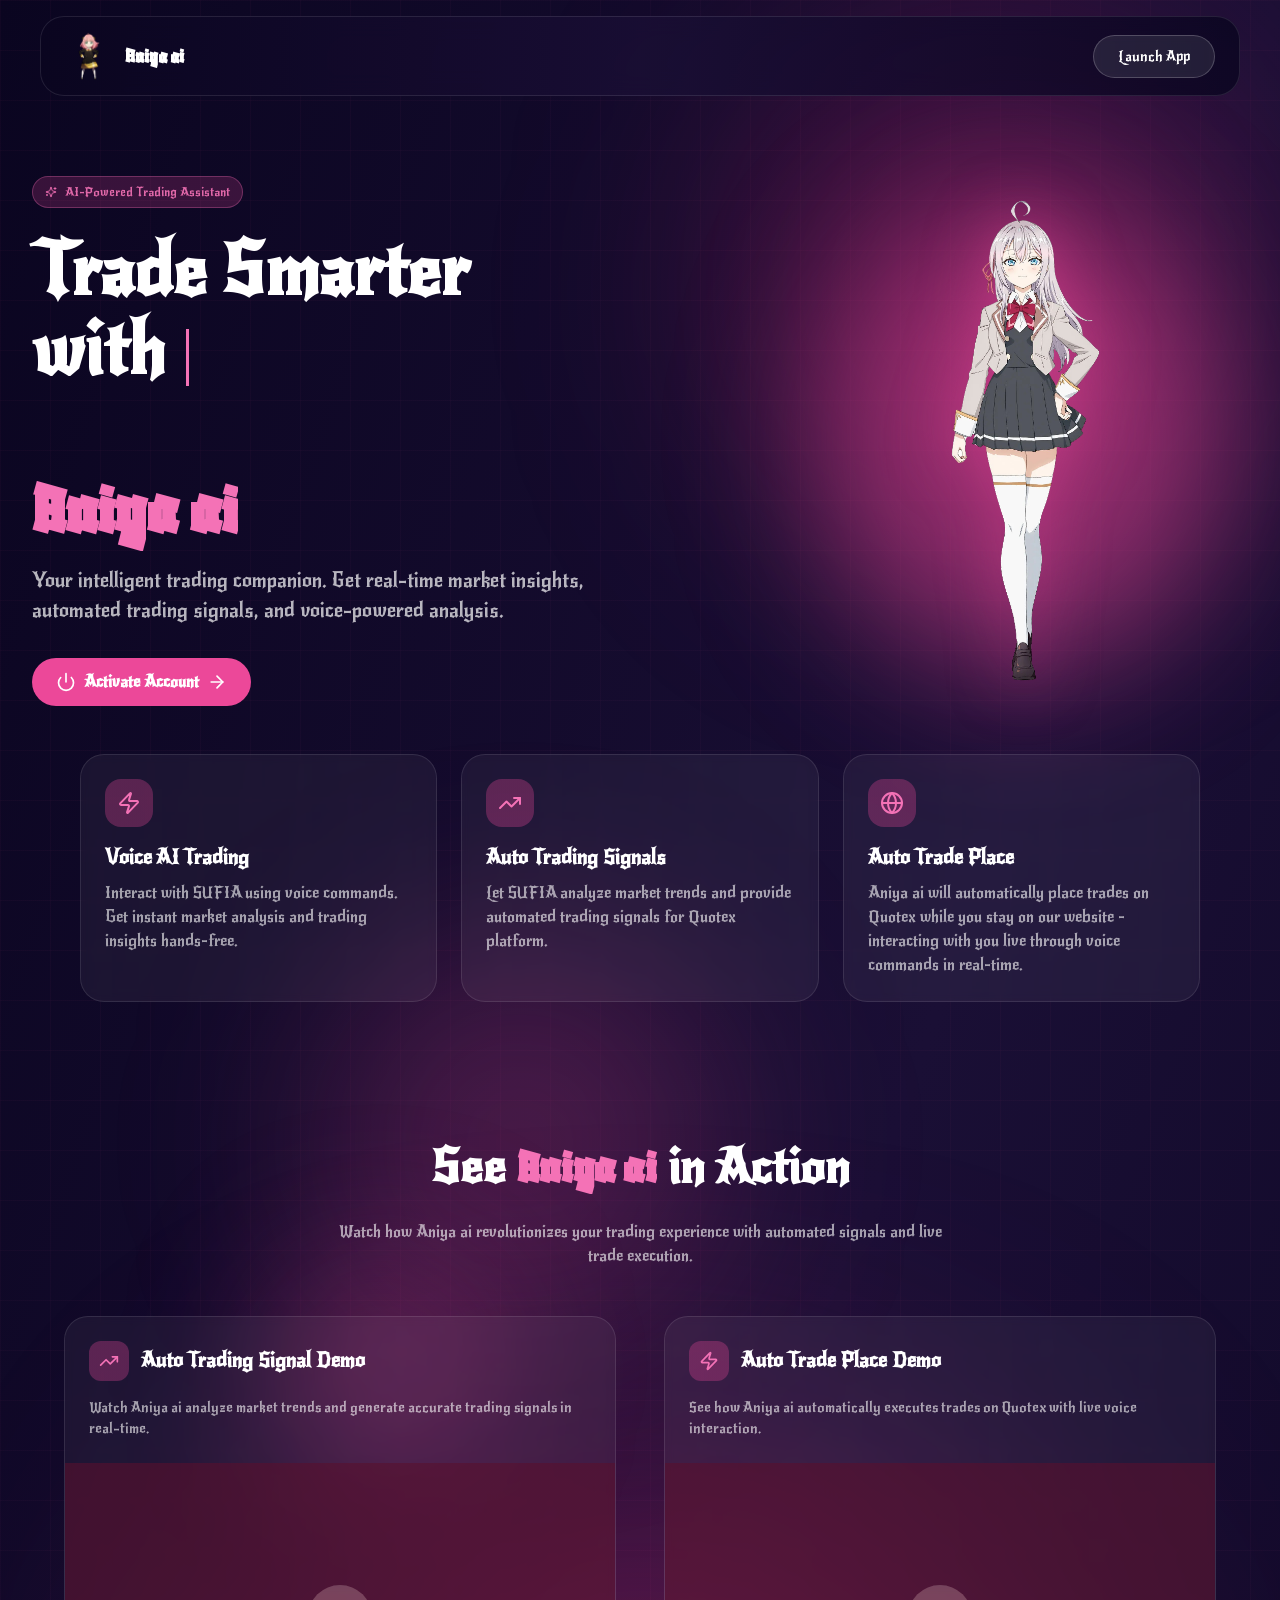
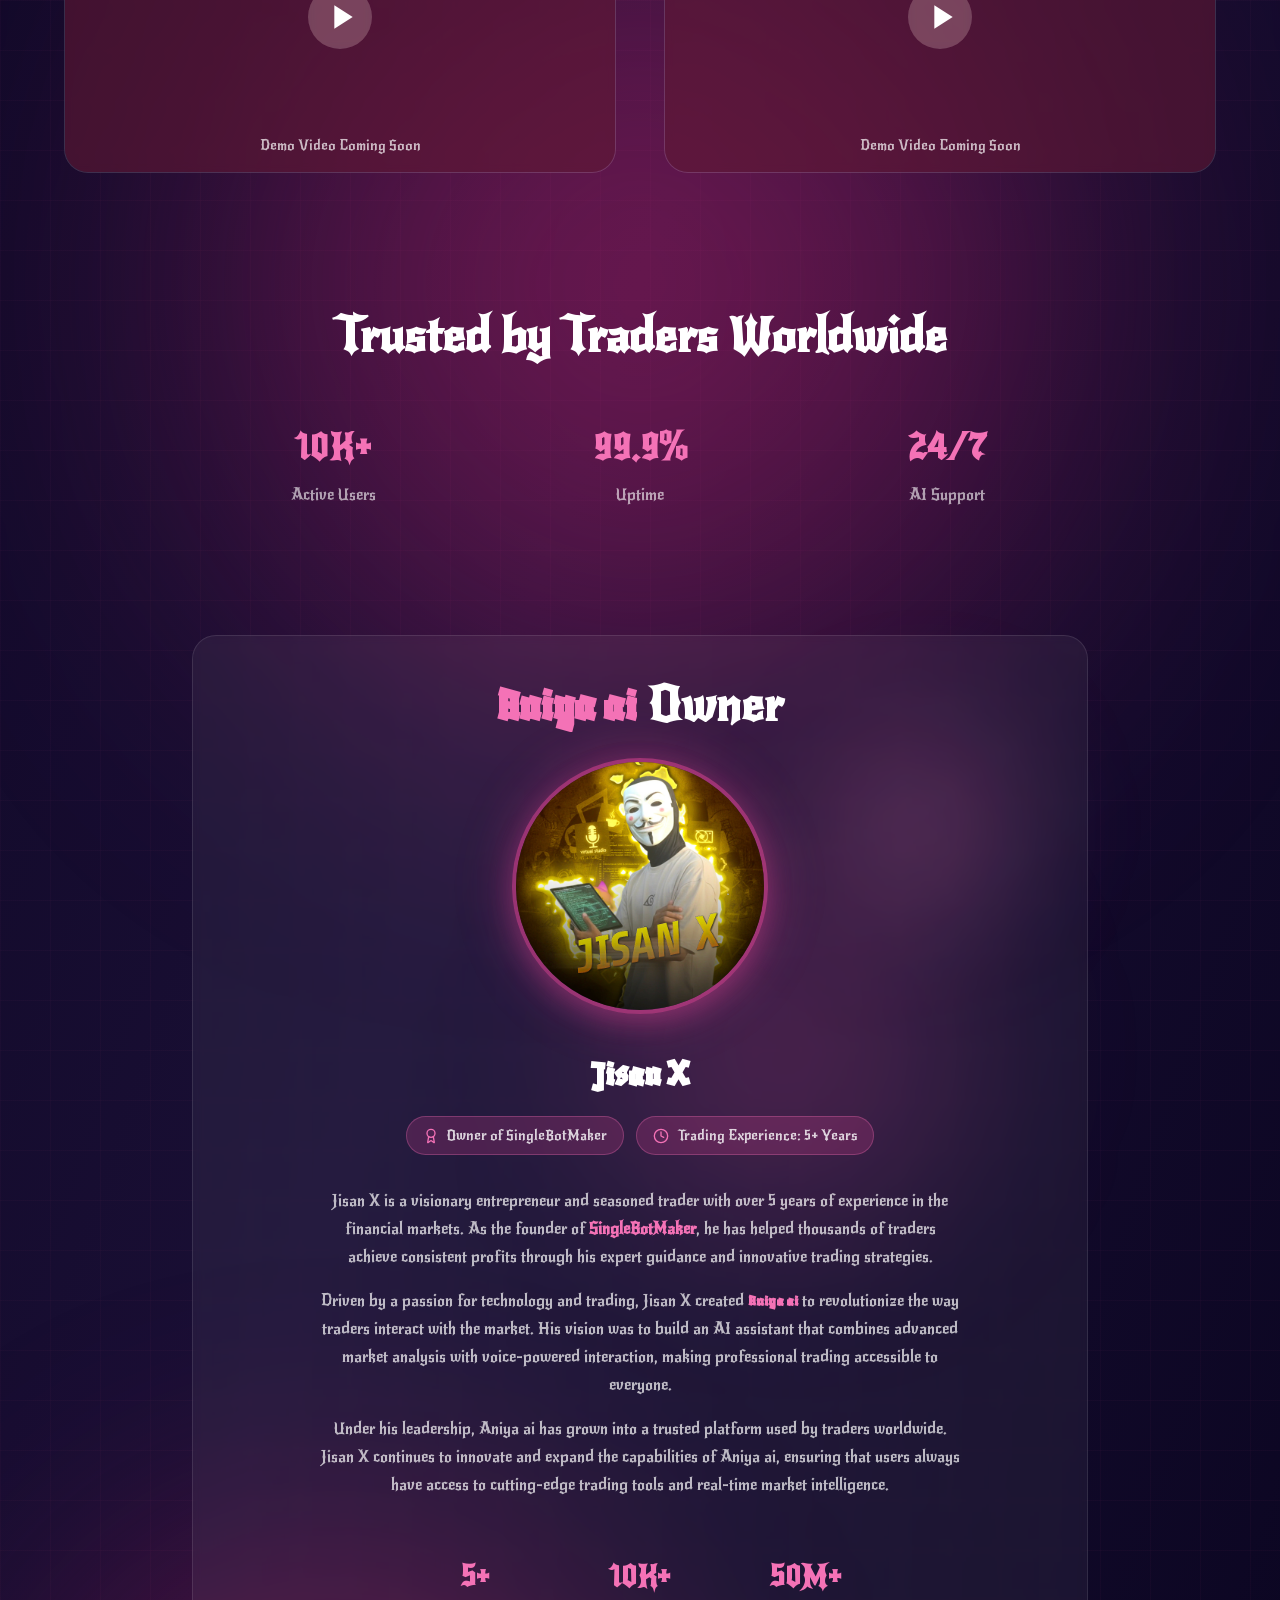
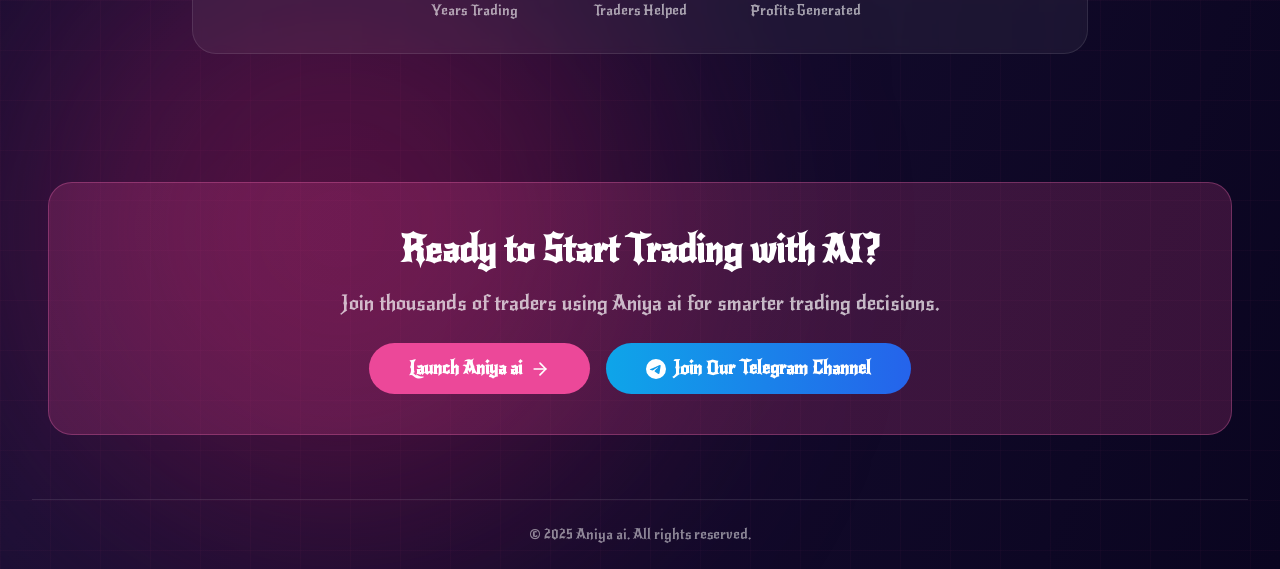
==== commit ebf7878b: "Add files via upload" ====
--- a/index.html
+++ b/index.html
@@ -48,7 +48,7 @@
             <img src="images/Anya_Forger_Anime.webp" alt="Aniya ai Logo" class="logo-img"/>
             <span class="logo-text">Aniya ai</span>
           </a>
-          <a href="./activation-sufia-ai.html" class="launch-btn" id="install-btn">Launch App</a>
+          <a href="./activation-aniya-ai.html" class="launch-btn" id="install-btn">Launch App</a>
         </div>
       </div>
     </nav>
@@ -80,7 +80,7 @@
           </p>
 
           <div class="hero-cta animate-fade-in-bottom delay-500">
-            <a href="./activation-sufia-ai.html" class="btn-primary">
+            <a href="./activation-aniya-ai.html" class="btn-primary">
               <svg xmlns="http://www.w3.org/2000/svg" width="20" height="20" viewBox="0 0 24 24" fill="none" stroke="currentColor" stroke-width="2" stroke-linecap="round" stroke-linejoin="round">
                 <path d="M12 2v10"/><path d="M18.4 6.6a9 9 0 1 1-12.77.04"/>
               </svg>
@@ -264,7 +264,7 @@
         <h2 class="cta-title">Ready to Start Trading with AI?</h2>
         <p class="cta-desc">Join thousands of traders using Aniya ai for smarter trading decisions.</p>
         <div class="cta-buttons">
-          <a href="./activation-sufia-ai.html" class="btn-primary btn-lg">
+          <a href="./activation-aniya-ai.html" class="btn-primary btn-lg">
             Launch Aniya ai
             <svg class="arrow-icon" xmlns="http://www.w3.org/2000/svg" width="20" height="20" viewBox="0 0 24 24" fill="none" stroke="currentColor" stroke-width="2" stroke-linecap="round" stroke-linejoin="round">
               <path d="M5 12h14"/><path d="m12 5 7 7-7 7"/>
